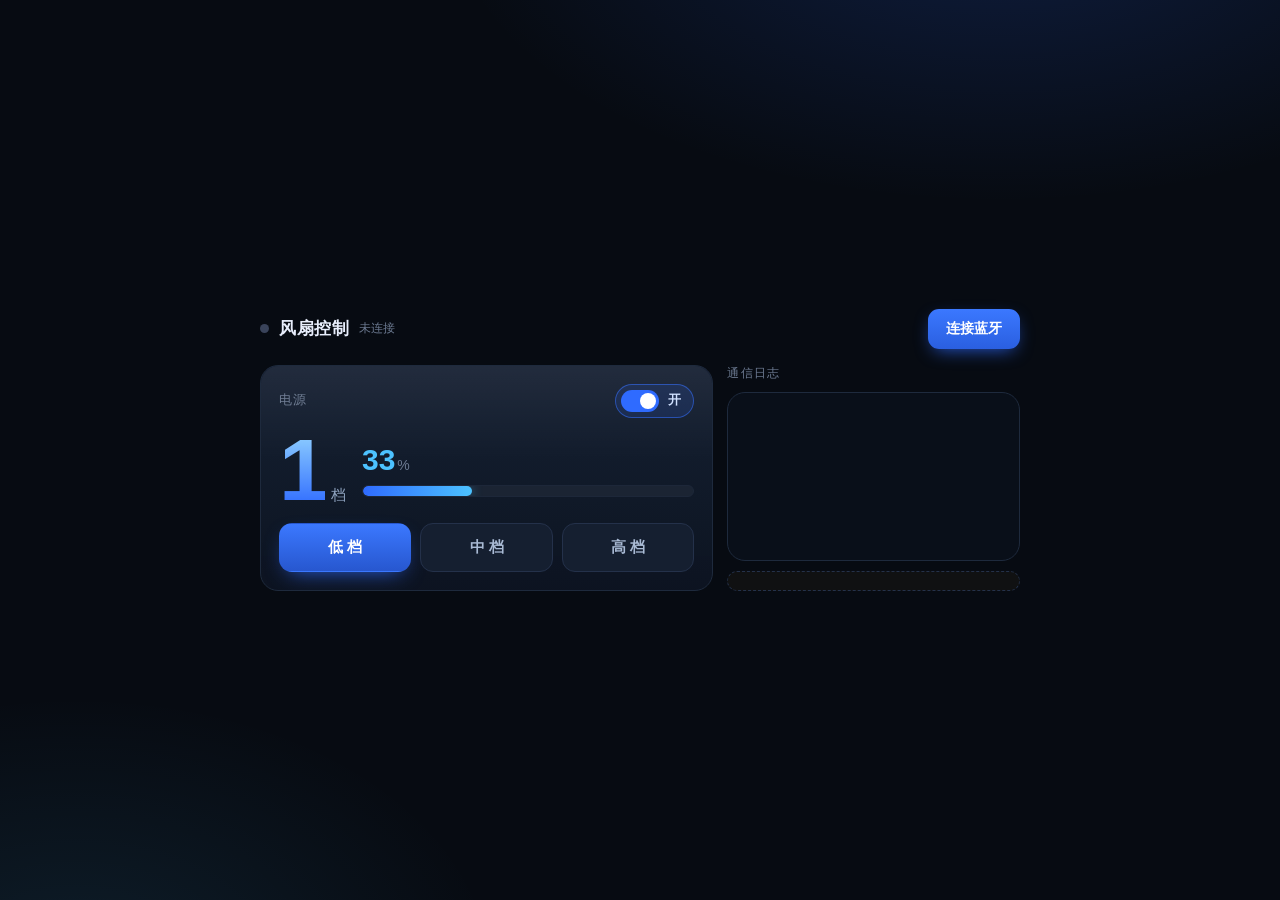
==== index.html @ 0fb1e16e "Add files via upload" ====
<!DOCTYPE html>
<html lang="zh-CN">
<head>
<meta charset="utf-8">
<meta name="viewport" content="width=device-width,initial-scale=1,viewport-fit=cover">
<title>风扇控制 · Web 蓝牙</title>
<script src="control.js" ></script>
<style>
  :root{
    --page:#070b12;
    --panel:#0f1726;
    --panel2:#131d2f;
    --line:#1e2a3d;
    --txt:#e8eefc;
    --dim:#6c7a91;
    --dim2:#8fa3bf;
    --accent:#2f6bff;
    --accent2:#4cc2ff;
    --ok:#35d07f;
    --warn:#ffb020;
    --err:#ff5a5f;
    --r:18px;
  }
  *{box-sizing:border-box;-webkit-tap-highlight-color:transparent}
  html,body{height:100%}
  body{
    margin:0;
    font-family:-apple-system,BlinkMacSystemFont,"Segoe UI","PingFang SC","Microsoft YaHei",sans-serif;
    background:
      radial-gradient(900px 500px at 78% -12%, rgba(47,107,255,.20), transparent 62%),
      radial-gradient(700px 460px at 6% 108%, rgba(76,194,255,.10), transparent 60%),
      var(--page);
    color:var(--txt);
    display:flex;align-items:center;justify-content:center;
    padding:22px 16px;
  }
  .app{width:100%;max-width:760px}

  /* ---------- 顶部 ---------- */
  header{display:flex;align-items:center;gap:12px;margin-bottom:16px;flex-wrap:wrap}
  .brand{display:flex;align-items:center;gap:10px;flex:1;min-width:220px}
  .dot{width:9px;height:9px;border-radius:50%;background:#39435a;transition:.25s;flex:none}
  .dot.on{background:var(--ok);box-shadow:0 0 0 4px rgba(53,208,127,.16),0 0 12px rgba(53,208,127,.7)}
  .dot.wait{background:var(--warn);animation:pulse 1s infinite}
  @keyframes pulse{50%{opacity:.35}}
  .brand h1{font-size:17px;margin:0;font-weight:600;letter-spacing:.5px}
  .brand .sub{font-size:12px;color:var(--dim);font-weight:400}

  .btn-conn{
    border:0;border-radius:11px;padding:11px 18px;font-size:13.5px;font-weight:600;
    color:#fff;background:linear-gradient(180deg,#3b78ff,#2a5fe0);cursor:pointer;
    box-shadow:0 6px 18px -6px rgba(47,107,255,.85);transition:.18s;
  }
  .btn-conn:hover{filter:brightness(1.07)}
  .btn-conn:active{transform:translateY(1px)}
  .btn-conn.ghost{background:transparent;border:1px solid var(--line);color:var(--dim2);box-shadow:none}
  .btn-conn:disabled{opacity:.5;cursor:default}

  /* ---------- 主面板 ---------- */
  main{display:grid;grid-template-columns:1.55fr 1fr;gap:14px}
  @media (max-width:680px){main{grid-template-columns:1fr}}

  .panel{
    background:linear-gradient(180deg,rgba(23,34,54,.92),rgba(13,20,33,.96));
    border:1px solid var(--line);border-radius:var(--r);
    padding:18px;position:relative;overflow:hidden;
  }
  .panel::before{
    content:"";position:absolute;inset:0;border-radius:var(--r);pointer-events:none;
    background:linear-gradient(180deg,rgba(255,255,255,.05),transparent 42%);
  }

  .pwr{display:flex;align-items:center;justify-content:space-between;margin-bottom:14px}
  .pwr span{font-size:12.5px;color:var(--dim);letter-spacing:1px}
  .switch{
    display:flex;align-items:center;gap:9px;padding:5px 12px 5px 5px;
    border-radius:999px;border:1px solid #26324a;background:#141d2c;cursor:pointer;
    color:var(--dim2);font-size:12.5px;font-weight:600;transition:.22s;
  }
  .switch i{
    width:38px;height:22px;border-radius:999px;background:#2a3550;position:relative;transition:.22s;flex:none;
  }
  .switch i::after{
    content:"";position:absolute;top:3px;left:3px;width:16px;height:16px;border-radius:50%;
    background:#8b9bb5;transition:.22s;
  }
  .switch[aria-pressed="true"]{background:rgba(47,107,255,.14);border-color:rgba(47,107,255,.55);color:#cfe0ff}
  .switch[aria-pressed="true"] i{background:var(--accent)}
  .switch[aria-pressed="true"] i::after{left:19px;background:#fff}
  .switch b{font-weight:600}

  .gauges{display:flex;align-items:flex-end;gap:16px}
  .lvl{display:flex;align-items:baseline;gap:6px;line-height:.86}
  .lvl #bigLvl{
    font-size:88px;font-weight:700;letter-spacing:-3px;
    background:linear-gradient(180deg,#8fd0ff,#2f6bff);
    -webkit-background-clip:text;background-clip:text;color:transparent;
    font-variant-numeric:tabular-nums;
  }
  .lvl em{font-style:normal;font-size:15px;color:var(--dim2)}
  .right{flex:1;padding-bottom:10px;min-width:0}
  .pct{display:flex;align-items:baseline;gap:2px;margin-bottom:10px}
  .pct #pct{font-size:30px;font-weight:600;color:var(--accent2);font-variant-numeric:tabular-nums;line-height:1}
  .pct small{font-size:14px;color:var(--dim)}

  .bar{height:12px;border-radius:999px;background:#1b2433;overflow:hidden;border:1px solid #1d2739}
  .fill{
    height:100%;width:33%;border-radius:999px;
    background:linear-gradient(90deg,#2f6bff,#4cc2ff);
    transition:width .28s cubic-bezier(.4,0,.2,1);
    box-shadow:0 0 12px rgba(76,194,255,.4);
  }

  .btns{display:grid;grid-template-columns:repeat(3,1fr);gap:9px;margin-top:16px}
  .btns button{
    padding:14px 0;border-radius:13px;cursor:pointer;font-size:14.5px;font-weight:600;
    color:#a9bad4;background:#151f30;border:1px solid #24314a;transition:.16s;
  }
  .btns button:hover{background:#1a2740;color:#dce8ff}
  .btns button:active{transform:translateY(1px)}
  .btns button.active{
    color:#fff;border-color:transparent;
    background:linear-gradient(180deg,#3b78ff,#2757cf);
    box-shadow:0 8px 22px -10px rgba(47,107,255,.95);
  }

  /* ---------- 侧栏日志 ---------- */
  .side{display:flex;flex-direction:column;gap:10px;min-height:0}
  .side h2{font-size:12px;color:var(--dim);margin:0;font-weight:500;letter-spacing:1.2px}
  .log{
    flex:1;min-height:150px;max-height:236px;overflow:auto;
    background:rgba(10,16,27,.75);border:1px solid var(--line);border-radius:var(--r);
    padding:11px 12px;font-family:ui-monospace,Menlo,Consolas,monospace;font-size:11.5px;line-height:1.75;
  }
  .log div{color:var(--dim2);word-break:break-all}
  .log .t{color:#4a5871;margin-right:6px}
  .log .tx{color:#7fb2ff}
  .log .rx{color:#69d69a}
  .log .er{color:var(--err)}
  .hint{
    font-size:11.5px;color:var(--dim);line-height:1.65;
    border:1px dashed #24314a;border-radius:12px;padding:9px 11px;background:rgba(255,176,32,.04);
  }
  .hint b{color:var(--warn);font-weight:600}
  .hint code{color:var(--accent2);font-size:11px}

  .off .panel{opacity:.55;filter:saturate(.6)}
  .off .btns button,.off .switch{pointer-events:none}

  .toast{
    position:fixed;left:50%;bottom:26px;transform:translate(-50%,16px);
    background:#1a2740;border:1px solid #2c3c58;color:#dbe7ff;
    padding:10px 16px;border-radius:11px;font-size:13px;opacity:0;pointer-events:none;transition:.25s;
    box-shadow:0 12px 30px -12px #000;z-index:9;max-width:86vw;text-align:center;
  }
  .toast.show{opacity:1;transform:translate(-50%,0)}
</style>
</head>
<body>
<div class="app" id="app">
  <header>
    <div class="brand">
      <span class="dot" id="dot"></span>
      <h1>风扇控制</h1>
      <span class="sub" id="devName">未连接</span>
    </div>
    <button class="btn-conn" id="connBtn">连接蓝牙</button>
  </header>

  <main>
    <section class="panel">
      <div class="pwr">
        <span>电源</span>
        <button class="switch" id="pwrBtn" aria-pressed="true"><i></i><b>开</b></button>
      </div>

      <div class="gauges">
        <div class="lvl"><span id="bigLvl">1</span><em>档</em></div>
        <div class="right">
          <div class="pct"><span id="pct">33</span><small>%</small></div>
          <div class="bar"><div class="fill" id="fill"></div></div>
        </div>
      </div>

      <div class="btns">
        <button data-lv="1" class="active">低 档</button>
        <button data-lv="2">中 档</button>
        <button data-lv="3">高 档</button>
      </div>
    </section>

    <aside class="side">
      <h2>通信日志</h2>
      <div class="log" id="log"></div>
      <div class="hint" id="hint"></div>
    </aside>
  </main>
</div>
<div class="toast" id="toast"></div>
</body>
</html>
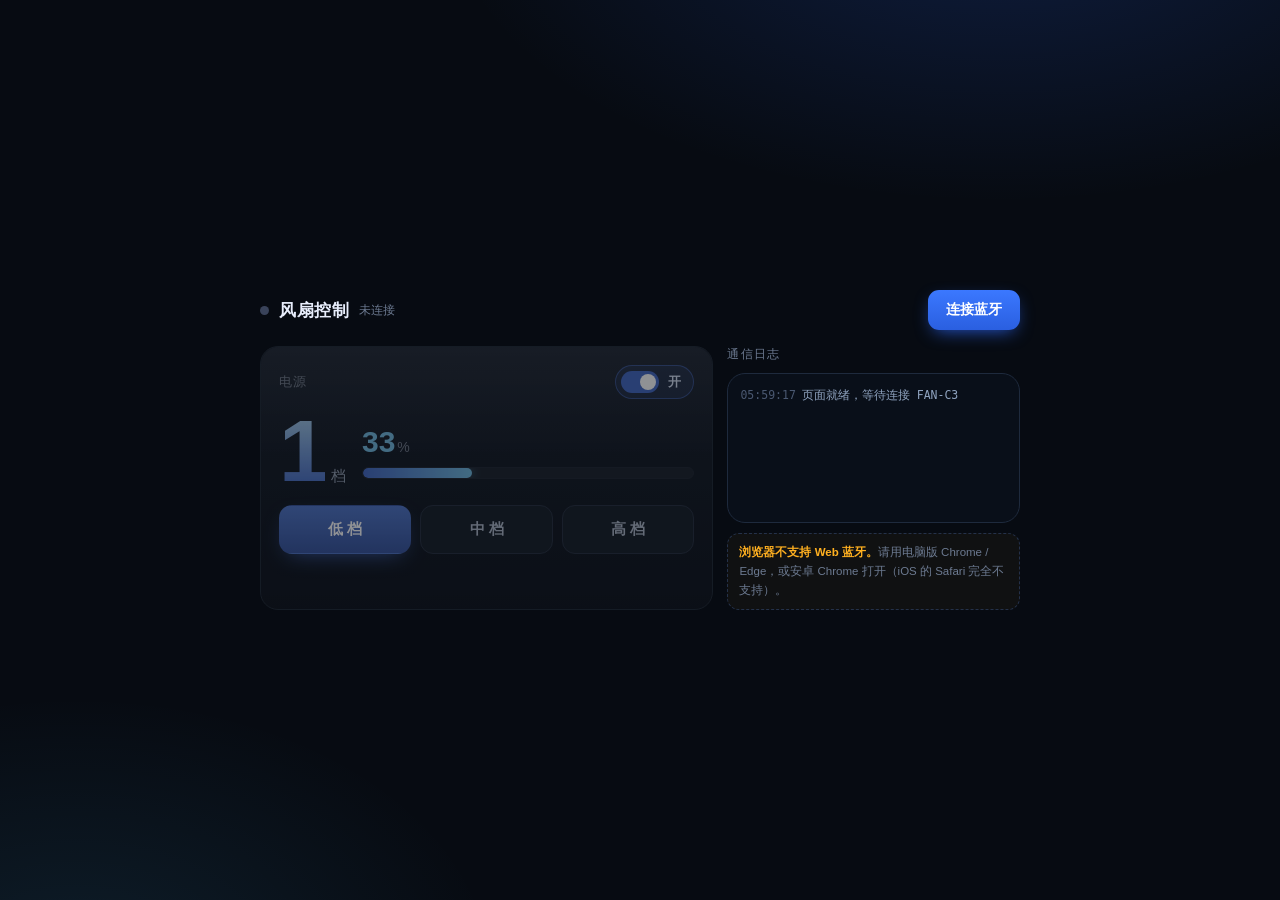
==== commit 402936e7: "Add files via upload" ====
--- a/index.html
+++ b/index.html
@@ -4,7 +4,7 @@
 <meta charset="utf-8">
 <meta name="viewport" content="width=device-width,initial-scale=1,viewport-fit=cover">
 <title>风扇控制 · Web 蓝牙</title>
-<script src="control.js" ></script>
+
 <style>
   :root{
     --page:#070b12;
@@ -197,5 +197,6 @@
   </main>
 </div>
 <div class="toast" id="toast"></div>
+<script src="control.js" defer></script>
 </body>
 </html>
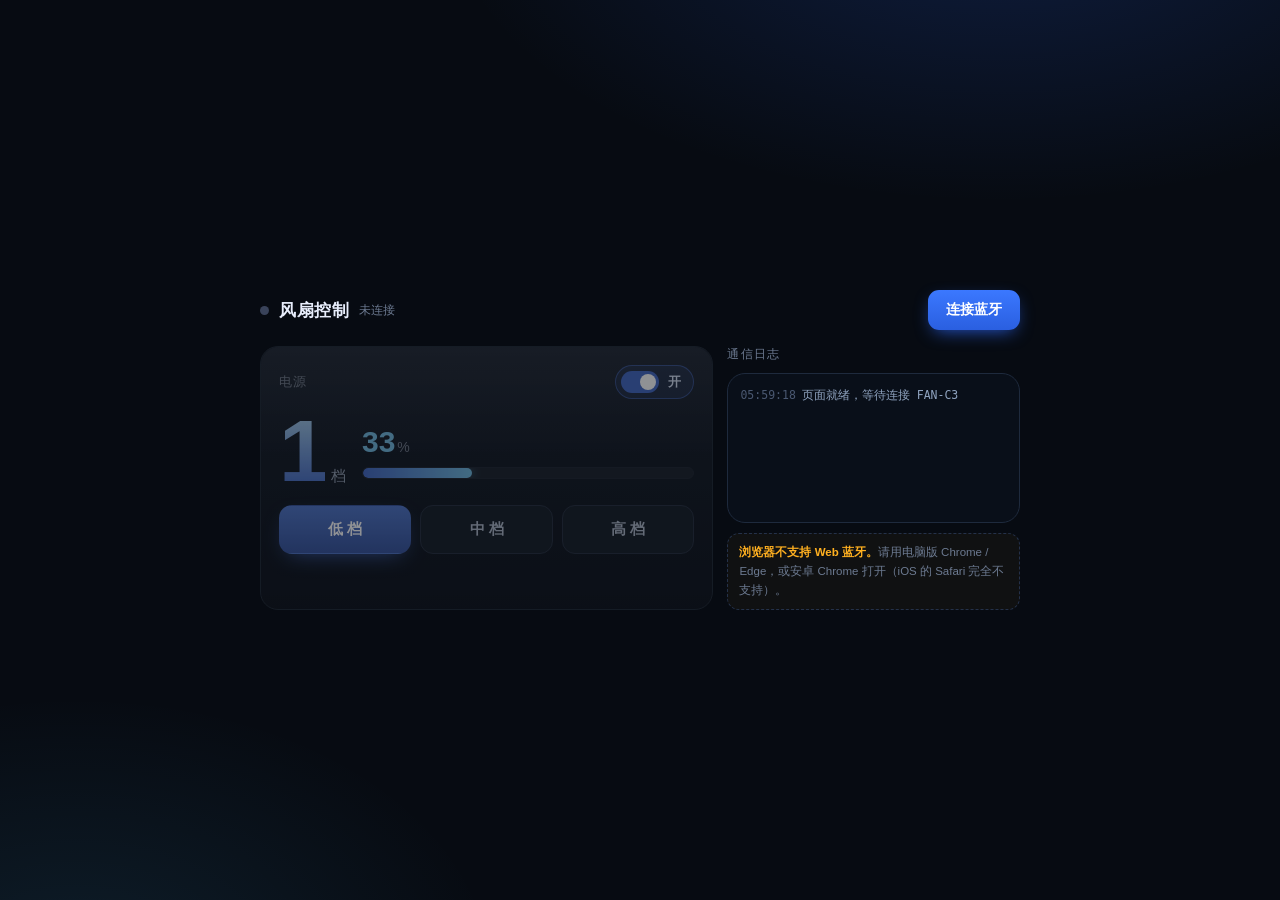
==== commit 9be41d55: "Add files via upload" ====
--- a/index.html
+++ b/index.html
@@ -1,202 +1,81 @@
-<!DOCTYPE html>
-<html lang="zh-CN">
-<head>
-<meta charset="utf-8">
-<meta name="viewport" content="width=device-width,initial-scale=1,viewport-fit=cover">
-<title>风扇控制 · Web 蓝牙</title>
-
-<style>
-  :root{
-    --page:#070b12;
-    --panel:#0f1726;
-    --panel2:#131d2f;
-    --line:#1e2a3d;
-    --txt:#e8eefc;
-    --dim:#6c7a91;
-    --dim2:#8fa3bf;
-    --accent:#2f6bff;
-    --accent2:#4cc2ff;
-    --ok:#35d07f;
-    --warn:#ffb020;
-    --err:#ff5a5f;
-    --r:18px;
-  }
-  *{box-sizing:border-box;-webkit-tap-highlight-color:transparent}
-  html,body{height:100%}
-  body{
-    margin:0;
-    font-family:-apple-system,BlinkMacSystemFont,"Segoe UI","PingFang SC","Microsoft YaHei",sans-serif;
-    background:
-      radial-gradient(900px 500px at 78% -12%, rgba(47,107,255,.20), transparent 62%),
-      radial-gradient(700px 460px at 6% 108%, rgba(76,194,255,.10), transparent 60%),
-      var(--page);
-    color:var(--txt);
-    display:flex;align-items:center;justify-content:center;
-    padding:22px 16px;
-  }
-  .app{width:100%;max-width:760px}
-
-  /* ---------- 顶部 ---------- */
-  header{display:flex;align-items:center;gap:12px;margin-bottom:16px;flex-wrap:wrap}
-  .brand{display:flex;align-items:center;gap:10px;flex:1;min-width:220px}
-  .dot{width:9px;height:9px;border-radius:50%;background:#39435a;transition:.25s;flex:none}
-  .dot.on{background:var(--ok);box-shadow:0 0 0 4px rgba(53,208,127,.16),0 0 12px rgba(53,208,127,.7)}
-  .dot.wait{background:var(--warn);animation:pulse 1s infinite}
-  @keyframes pulse{50%{opacity:.35}}
-  .brand h1{font-size:17px;margin:0;font-weight:600;letter-spacing:.5px}
-  .brand .sub{font-size:12px;color:var(--dim);font-weight:400}
-
-  .btn-conn{
-    border:0;border-radius:11px;padding:11px 18px;font-size:13.5px;font-weight:600;
-    color:#fff;background:linear-gradient(180deg,#3b78ff,#2a5fe0);cursor:pointer;
-    box-shadow:0 6px 18px -6px rgba(47,107,255,.85);transition:.18s;
-  }
-  .btn-conn:hover{filter:brightness(1.07)}
-  .btn-conn:active{transform:translateY(1px)}
-  .btn-conn.ghost{background:transparent;border:1px solid var(--line);color:var(--dim2);box-shadow:none}
-  .btn-conn:disabled{opacity:.5;cursor:default}
-
-  /* ---------- 主面板 ---------- */
-  main{display:grid;grid-template-columns:1.55fr 1fr;gap:14px}
-  @media (max-width:680px){main{grid-template-columns:1fr}}
-
-  .panel{
-    background:linear-gradient(180deg,rgba(23,34,54,.92),rgba(13,20,33,.96));
-    border:1px solid var(--line);border-radius:var(--r);
-    padding:18px;position:relative;overflow:hidden;
-  }
-  .panel::before{
-    content:"";position:absolute;inset:0;border-radius:var(--r);pointer-events:none;
-    background:linear-gradient(180deg,rgba(255,255,255,.05),transparent 42%);
-  }
-
-  .pwr{display:flex;align-items:center;justify-content:space-between;margin-bottom:14px}
-  .pwr span{font-size:12.5px;color:var(--dim);letter-spacing:1px}
-  .switch{
-    display:flex;align-items:center;gap:9px;padding:5px 12px 5px 5px;
-    border-radius:999px;border:1px solid #26324a;background:#141d2c;cursor:pointer;
-    color:var(--dim2);font-size:12.5px;font-weight:600;transition:.22s;
-  }
-  .switch i{
-    width:38px;height:22px;border-radius:999px;background:#2a3550;position:relative;transition:.22s;flex:none;
-  }
-  .switch i::after{
-    content:"";position:absolute;top:3px;left:3px;width:16px;height:16px;border-radius:50%;
-    background:#8b9bb5;transition:.22s;
-  }
-  .switch[aria-pressed="true"]{background:rgba(47,107,255,.14);border-color:rgba(47,107,255,.55);color:#cfe0ff}
-  .switch[aria-pressed="true"] i{background:var(--accent)}
-  .switch[aria-pressed="true"] i::after{left:19px;background:#fff}
-  .switch b{font-weight:600}
-
-  .gauges{display:flex;align-items:flex-end;gap:16px}
-  .lvl{display:flex;align-items:baseline;gap:6px;line-height:.86}
-  .lvl #bigLvl{
-    font-size:88px;font-weight:700;letter-spacing:-3px;
-    background:linear-gradient(180deg,#8fd0ff,#2f6bff);
-    -webkit-background-clip:text;background-clip:text;color:transparent;
-    font-variant-numeric:tabular-nums;
-  }
-  .lvl em{font-style:normal;font-size:15px;color:var(--dim2)}
-  .right{flex:1;padding-bottom:10px;min-width:0}
-  .pct{display:flex;align-items:baseline;gap:2px;margin-bottom:10px}
-  .pct #pct{font-size:30px;font-weight:600;color:var(--accent2);font-variant-numeric:tabular-nums;line-height:1}
-  .pct small{font-size:14px;color:var(--dim)}
-
-  .bar{height:12px;border-radius:999px;background:#1b2433;overflow:hidden;border:1px solid #1d2739}
-  .fill{
-    height:100%;width:33%;border-radius:999px;
-    background:linear-gradient(90deg,#2f6bff,#4cc2ff);
-    transition:width .28s cubic-bezier(.4,0,.2,1);
-    box-shadow:0 0 12px rgba(76,194,255,.4);
-  }
-
-  .btns{display:grid;grid-template-columns:repeat(3,1fr);gap:9px;margin-top:16px}
-  .btns button{
-    padding:14px 0;border-radius:13px;cursor:pointer;font-size:14.5px;font-weight:600;
-    color:#a9bad4;background:#151f30;border:1px solid #24314a;transition:.16s;
-  }
-  .btns button:hover{background:#1a2740;color:#dce8ff}
-  .btns button:active{transform:translateY(1px)}
-  .btns button.active{
-    color:#fff;border-color:transparent;
-    background:linear-gradient(180deg,#3b78ff,#2757cf);
-    box-shadow:0 8px 22px -10px rgba(47,107,255,.95);
-  }
-
-  /* ---------- 侧栏日志 ---------- */
-  .side{display:flex;flex-direction:column;gap:10px;min-height:0}
-  .side h2{font-size:12px;color:var(--dim);margin:0;font-weight:500;letter-spacing:1.2px}
-  .log{
-    flex:1;min-height:150px;max-height:236px;overflow:auto;
-    background:rgba(10,16,27,.75);border:1px solid var(--line);border-radius:var(--r);
-    padding:11px 12px;font-family:ui-monospace,Menlo,Consolas,monospace;font-size:11.5px;line-height:1.75;
-  }
-  .log div{color:var(--dim2);word-break:break-all}
-  .log .t{color:#4a5871;margin-right:6px}
-  .log .tx{color:#7fb2ff}
-  .log .rx{color:#69d69a}
-  .log .er{color:var(--err)}
-  .hint{
-    font-size:11.5px;color:var(--dim);line-height:1.65;
-    border:1px dashed #24314a;border-radius:12px;padding:9px 11px;background:rgba(255,176,32,.04);
-  }
-  .hint b{color:var(--warn);font-weight:600}
-  .hint code{color:var(--accent2);font-size:11px}
-
-  .off .panel{opacity:.55;filter:saturate(.6)}
-  .off .btns button,.off .switch{pointer-events:none}
-
-  .toast{
-    position:fixed;left:50%;bottom:26px;transform:translate(-50%,16px);
-    background:#1a2740;border:1px solid #2c3c58;color:#dbe7ff;
-    padding:10px 16px;border-radius:11px;font-size:13px;opacity:0;pointer-events:none;transition:.25s;
-    box-shadow:0 12px 30px -12px #000;z-index:9;max-width:86vw;text-align:center;
-  }
-  .toast.show{opacity:1;transform:translate(-50%,0)}
-</style>
-</head>
-<body>
-<div class="app" id="app">
-  <header>
-    <div class="brand">
-      <span class="dot" id="dot"></span>
-      <h1>风扇控制</h1>
-      <span class="sub" id="devName">未连接</span>
-    </div>
-    <button class="btn-conn" id="connBtn">连接蓝牙</button>
-  </header>
-
-  <main>
-    <section class="panel">
-      <div class="pwr">
-        <span>电源</span>
-        <button class="switch" id="pwrBtn" aria-pressed="true"><i></i><b>开</b></button>
-      </div>
-
-      <div class="gauges">
-        <div class="lvl"><span id="bigLvl">1</span><em>档</em></div>
-        <div class="right">
-          <div class="pct"><span id="pct">33</span><small>%</small></div>
-          <div class="bar"><div class="fill" id="fill"></div></div>
-        </div>
-      </div>
-
-      <div class="btns">
-        <button data-lv="1" class="active">低 档</button>
-        <button data-lv="2">中 档</button>
-        <button data-lv="3">高 档</button>
-      </div>
-    </section>
-
-    <aside class="side">
-      <h2>通信日志</h2>
-      <div class="log" id="log"></div>
-      <div class="hint" id="hint"></div>
-    </aside>
-  </main>
-</div>
-<div class="toast" id="toast"></div>
-<script src="control.js" defer></script>
-</body>
-</html>
+<!DOCTYPE html>
+<html lang="zh-CN">
+<head>
+<meta charset="utf-8">
+<meta name="viewport" content="width=device-width,initial-scale=1,viewport-fit=cover">
+<title>风扇控制 · Web 蓝牙</title>
+<link href="style.css" rel="stylesheet" />
+</head>
+<body>
+<div class="app" id="app">
+  <header>
+    <div class="brand">
+      <span class="dot" id="dot"></span>
+      <h1>风扇控制</h1>
+      <span class="sub" id="devName">未连接</span>
+    </div>
+    <button class="btn-conn ghost" id="switchBtn" style="display:none">换设备</button>
+    <button class="btn-conn" id="connBtn">连接蓝牙</button>
+  </header>
+
+  <main>
+    <section class="panel">
+      <div class="pwr">
+        <span>电源</span>
+        <button class="switch" id="pwrBtn" aria-pressed="true"><i></i><b>开</b></button>
+      </div>
+
+      <div class="gauges">
+        <div class="lvl"><span id="bigLvl">1</span><em>档</em></div>
+        <div class="right">
+          <div class="pct"><span id="pct">33</span><small>%</small></div>
+          <div class="bar"><div class="fill" id="fill"></div></div>
+        </div>
+      </div>
+
+      <div class="btns">
+        <button data-lv="1" class="active">低 档</button>
+        <button data-lv="2">中 档</button>
+        <button data-lv="3">高 档</button>
+      </div>
+    </section>
+
+    <aside class="side">
+      <h2>通信日志</h2>
+      <div class="log" id="log"></div>
+      <div class="hint" id="hint"></div>
+    </aside>
+  </main>
+</div>
+
+<!-- ================= 设备选择弹窗 ================= -->
+<div class="modal" id="modal" role="dialog" aria-modal="true" aria-labelledby="modalTitle">
+  <div class="backdrop" id="backdrop"></div>
+  <div class="sheet">
+    <div class="sheet-head">
+      <div>
+        <h3 id="modalTitle">选择蓝牙设备</h3>
+        <p>选一个设备连接。连接过的设备会记住，下次直接点即可。</p>
+      </div>
+      <button class="icon-btn" id="closeBtn" title="关闭">✕</button>
+    </div>
+
+    <div class="dev-list" id="devList"></div>
+
+    <div class="sheet-foot">
+      <label class="opt">
+        <input type="checkbox" id="onlyFan" checked>
+        只显示风扇设备（FAN-C3）
+      </label>
+      <button class="scan" id="scanBtn">扫描新设备</button>
+      <div class="note" id="modalNote">
+        浏览器出于隐私不允许网页自行枚举附近设备，点上方按钮会弹出系统扫描列表（可多选其一）。
+      </div>
+    </div>
+  </div>
+</div>
+
+<div class="toast" id="toast"></div>
+<script src="control.js"></script>
+</body>
+</html>
--- a/style.css
+++ b/style.css
@@ -0,0 +1,227 @@
+:root{
+    --page:#070b12;
+    --panel:#0f1726;
+    --panel2:#131d2f;
+    --line:#1e2a3d;
+    --txt:#e8eefc;
+    --dim:#6c7a91;
+    --dim2:#8fa3bf;
+    --accent:#2f6bff;
+    --accent2:#4cc2ff;
+    --ok:#35d07f;
+    --warn:#ffb020;
+    --err:#ff5a5f;
+    --r:18px;
+  }
+  *{box-sizing:border-box;-webkit-tap-highlight-color:transparent}
+  html,body{height:100%}
+  body{
+    margin:0;
+    font-family:-apple-system,BlinkMacSystemFont,"Segoe UI","PingFang SC","Microsoft YaHei",sans-serif;
+    background:
+      radial-gradient(900px 500px at 78% -12%, rgba(47,107,255,.20), transparent 62%),
+      radial-gradient(700px 460px at 6% 108%, rgba(76,194,255,.10), transparent 60%),
+      var(--page);
+    color:var(--txt);
+    display:flex;align-items:center;justify-content:center;
+    padding:22px 16px;
+  }
+  .app{width:100%;max-width:760px}
+
+  /* ---------- 顶部 ---------- */
+  header{display:flex;align-items:center;gap:12px;margin-bottom:16px;flex-wrap:wrap}
+  .brand{display:flex;align-items:center;gap:10px;flex:1;min-width:220px}
+  .dot{width:9px;height:9px;border-radius:50%;background:#39435a;transition:.25s;flex:none}
+  .dot.on{background:var(--ok);box-shadow:0 0 0 4px rgba(53,208,127,.16),0 0 12px rgba(53,208,127,.7)}
+  .dot.wait{background:var(--warn);animation:pulse 1s infinite}
+  @keyframes pulse{50%{opacity:.35}}
+  .brand h1{font-size:17px;margin:0;font-weight:600;letter-spacing:.5px}
+  .brand .sub{font-size:12px;color:var(--dim);font-weight:400}
+
+  .btn-conn{
+    border:0;border-radius:11px;padding:11px 18px;font-size:13.5px;font-weight:600;
+    color:#fff;background:linear-gradient(180deg,#3b78ff,#2a5fe0);cursor:pointer;
+    box-shadow:0 6px 18px -6px rgba(47,107,255,.85);transition:.18s;
+  }
+  .btn-conn:hover{filter:brightness(1.07)}
+  .btn-conn:active{transform:translateY(1px)}
+  .btn-conn.ghost{background:transparent;border:1px solid var(--line);color:var(--dim2);box-shadow:none}
+  .btn-conn.ghost:hover{border-color:#31425f;color:#cfe0ff}
+  .btn-conn:disabled{opacity:.5;cursor:default}
+
+  /* ---------- 主面板 ---------- */
+  main{display:grid;grid-template-columns:1.55fr 1fr;gap:14px}
+  @media (max-width:680px){main{grid-template-columns:1fr}}
+
+  .panel{
+    background:linear-gradient(180deg,rgba(23,34,54,.92),rgba(13,20,33,.96));
+    border:1px solid var(--line);border-radius:var(--r);
+    padding:18px;position:relative;overflow:hidden;
+  }
+  .panel::before{
+    content:"";position:absolute;inset:0;border-radius:var(--r);pointer-events:none;
+    background:linear-gradient(180deg,rgba(255,255,255,.05),transparent 42%);
+  }
+
+  .pwr{display:flex;align-items:center;justify-content:space-between;margin-bottom:14px}
+  .pwr span{font-size:12.5px;color:var(--dim);letter-spacing:1px}
+  .switch{
+    display:flex;align-items:center;gap:9px;padding:5px 12px 5px 5px;
+    border-radius:999px;border:1px solid #26324a;background:#141d2c;cursor:pointer;
+    color:var(--dim2);font-size:12.5px;font-weight:600;transition:.22s;
+  }
+  .switch i{
+    width:38px;height:22px;border-radius:999px;background:#2a3550;position:relative;transition:.22s;flex:none;
+  }
+  .switch i::after{
+    content:"";position:absolute;top:3px;left:3px;width:16px;height:16px;border-radius:50%;
+    background:#8b9bb5;transition:.22s;
+  }
+  .switch[aria-pressed="true"]{background:rgba(47,107,255,.14);border-color:rgba(47,107,255,.55);color:#cfe0ff}
+  .switch[aria-pressed="true"] i{background:var(--accent)}
+  .switch[aria-pressed="true"] i::after{left:19px;background:#fff}
+  .switch b{font-weight:600}
+
+  .gauges{display:flex;align-items:flex-end;gap:16px}
+  .lvl{display:flex;align-items:baseline;gap:6px;line-height:.86}
+  .lvl #bigLvl{
+    font-size:88px;font-weight:700;letter-spacing:-3px;
+    background:linear-gradient(180deg,#8fd0ff,#2f6bff);
+    -webkit-background-clip:text;background-clip:text;color:transparent;
+    font-variant-numeric:tabular-nums;
+  }
+  .lvl em{font-style:normal;font-size:15px;color:var(--dim2)}
+  .right{flex:1;padding-bottom:10px;min-width:0}
+  .pct{display:flex;align-items:baseline;gap:2px;margin-bottom:10px}
+  .pct #pct{font-size:30px;font-weight:600;color:var(--accent2);font-variant-numeric:tabular-nums;line-height:1}
+  .pct small{font-size:14px;color:var(--dim)}
+
+  .bar{height:12px;border-radius:999px;background:#1b2433;overflow:hidden;border:1px solid #1d2739}
+  .fill{
+    height:100%;width:33%;border-radius:999px;
+    background:linear-gradient(90deg,#2f6bff,#4cc2ff);
+    transition:width .28s cubic-bezier(.4,0,.2,1);
+    box-shadow:0 0 12px rgba(76,194,255,.4);
+  }
+
+  .btns{display:grid;grid-template-columns:repeat(3,1fr);gap:9px;margin-top:16px}
+  .btns button{
+    padding:14px 0;border-radius:13px;cursor:pointer;font-size:14.5px;font-weight:600;
+    color:#a9bad4;background:#151f30;border:1px solid #24314a;transition:.16s;
+  }
+  .btns button:hover{background:#1a2740;color:#dce8ff}
+  .btns button:active{transform:translateY(1px)}
+  .btns button.active{
+    color:#fff;border-color:transparent;
+    background:linear-gradient(180deg,#3b78ff,#2757cf);
+    box-shadow:0 8px 22px -10px rgba(47,107,255,.95);
+  }
+
+  /* ---------- 侧栏日志 ---------- */
+  .side{display:flex;flex-direction:column;gap:10px;min-height:0}
+  .side h2{font-size:12px;color:var(--dim);margin:0;font-weight:500;letter-spacing:1.2px}
+  .log{
+    flex:1;min-height:150px;max-height:236px;overflow:auto;
+    background:rgba(10,16,27,.75);border:1px solid var(--line);border-radius:var(--r);
+    padding:11px 12px;font-family:ui-monospace,Menlo,Consolas,monospace;font-size:11.5px;line-height:1.75;
+  }
+  .log div{color:var(--dim2);word-break:break-all}
+  .log .t{color:#4a5871;margin-right:6px}
+  .log .tx{color:#7fb2ff}
+  .log .rx{color:#69d69a}
+  .log .er{color:var(--err)}
+  .hint{
+    font-size:11.5px;color:var(--dim);line-height:1.65;
+    border:1px dashed #24314a;border-radius:12px;padding:9px 11px;background:rgba(255,176,32,.04);
+  }
+  .hint b{color:var(--warn);font-weight:600}
+  .hint code{color:var(--accent2);font-size:11px}
+
+  .off .panel{opacity:.55;filter:saturate(.6)}
+  .off .btns button,.off .switch{pointer-events:none}
+
+  .toast{
+    position:fixed;left:50%;bottom:26px;transform:translate(-50%,16px);
+    background:#1a2740;border:1px solid #2c3c58;color:#dbe7ff;
+    padding:10px 16px;border-radius:11px;font-size:13px;opacity:0;pointer-events:none;transition:.25s;
+    box-shadow:0 12px 30px -12px #000;z-index:40;max-width:86vw;text-align:center;
+  }
+  .toast.show{opacity:1;transform:translate(-50%,0)}
+
+  /* ================= 设备选择弹窗 ================= */
+  .modal{
+    position:fixed;inset:0;z-index:30;display:none;align-items:center;justify-content:center;
+    padding:18px;
+  }
+  .modal.show{display:flex}
+  .backdrop{
+    position:absolute;inset:0;background:rgba(3,6,12,.74);
+    backdrop-filter:blur(7px);-webkit-backdrop-filter:blur(7px);
+  }
+  .sheet{
+    position:relative;width:min(440px,100%);max-height:min(600px,88vh);
+    display:flex;flex-direction:column;overflow:hidden;
+    background:linear-gradient(180deg,#131d2f,#0c1420);
+    border:1px solid #24314a;border-radius:22px;
+    box-shadow:0 30px 80px -30px #000,0 0 0 1px rgba(255,255,255,.03) inset;
+    animation:pop .2s cubic-bezier(.2,.9,.3,1.1);
+  }
+  @keyframes pop{from{opacity:0;transform:translateY(14px) scale(.97)}to{opacity:1;transform:none}}
+  .sheet-head{padding:18px 18px 12px;display:flex;align-items:flex-start;gap:12px}
+  .sheet-head h3{margin:0;font-size:16px;font-weight:600}
+  .sheet-head p{margin:5px 0 0;font-size:11.5px;color:var(--dim);line-height:1.6}
+  .icon-btn{
+    margin-left:auto;flex:none;width:30px;height:30px;border-radius:9px;border:1px solid var(--line);
+    background:#141d2c;color:var(--dim2);cursor:pointer;font-size:15px;line-height:1;
+    display:flex;align-items:center;justify-content:center;transition:.16s;
+  }
+  .icon-btn:hover{color:#fff;border-color:#33455f}
+
+  .dev-list{padding:0 12px 6px;overflow:auto;min-height:96px;flex:1}
+  .dev{
+    width:100%;display:flex;align-items:center;gap:12px;text-align:left;
+    padding:12px;margin-bottom:8px;border-radius:14px;cursor:pointer;
+    background:#121b2a;border:1px solid #1d2a3e;color:inherit;font-family:inherit;transition:.16s;
+  }
+  .dev:hover{background:#172235;border-color:#2b3c58;transform:translateY(-1px)}
+  .dev.cur{background:rgba(47,107,255,.12);border-color:rgba(47,107,255,.5)}
+  .dev .av{
+    width:38px;height:38px;border-radius:11px;flex:none;
+    display:flex;align-items:center;justify-content:center;
+    background:linear-gradient(180deg,#2b3b56,#1a2536);color:#9fc4ff;
+    font-size:11px;font-weight:700;letter-spacing:.5px;
+  }
+  .dev.cur .av{background:linear-gradient(180deg,#3b78ff,#2757cf);color:#fff}
+  .dev .info{display:block;min-width:0;flex:1}
+  .dev .nm{display:block;font-size:13.5px;font-weight:600;white-space:nowrap;overflow:hidden;text-overflow:ellipsis}
+  .dev .meta{display:block;font-size:11px;color:var(--dim);margin-top:3px;white-space:nowrap;overflow:hidden;text-overflow:ellipsis}
+  .dev .right-side{display:flex;align-items:center;gap:9px;flex:none}
+  .sig{display:flex;align-items:flex-end;gap:2px;height:12px}
+  .sig i{width:3px;border-radius:1px;background:#26324a}
+  .sig i:nth-child(1){height:4px}
+  .sig i:nth-child(2){height:6px}
+  .sig i:nth-child(3){height:9px}
+  .sig i:nth-child(4){height:12px}
+  .sig i.on{background:var(--ok)}
+  .dev .tag{
+    font-size:10.5px;padding:3px 8px;border-radius:999px;white-space:nowrap;
+    background:rgba(53,208,127,.14);color:#6fe0a2;border:1px solid rgba(53,208,127,.35);
+  }
+  .dev .tag.off{background:#151f30;color:var(--dim);border-color:#24314a}
+  .empty{padding:22px 14px 26px;text-align:center;color:var(--dim);font-size:12px;line-height:1.8}
+  .empty b{color:var(--dim2);font-weight:600}
+  .empty .big{font-size:13px;color:#b9c9e0;margin-bottom:4px}
+
+  .sheet-foot{padding:12px 16px 16px;border-top:1px solid #1a2436;background:rgba(9,14,23,.5)}
+  .opt{display:flex;align-items:center;gap:9px;font-size:12px;color:var(--dim2);margin-bottom:12px;cursor:pointer;user-select:none}
+  .opt input{width:15px;height:15px;accent-color:var(--accent);cursor:pointer}
+  .scan{
+    width:100%;padding:13px 0;border:0;border-radius:13px;cursor:pointer;
+    font-size:14px;font-weight:600;color:#fff;
+    background:linear-gradient(180deg,#3b78ff,#2a5fe0);
+    box-shadow:0 10px 24px -12px rgba(47,107,255,.95);transition:.16s;
+  }
+  .scan:hover{filter:brightness(1.07)}
+  .scan:active{transform:translateY(1px)}
+  .scan:disabled{opacity:.55;cursor:default}
+  .note{margin:11px 2px 0;font-size:10.5px;color:#5b6a82;line-height:1.65}
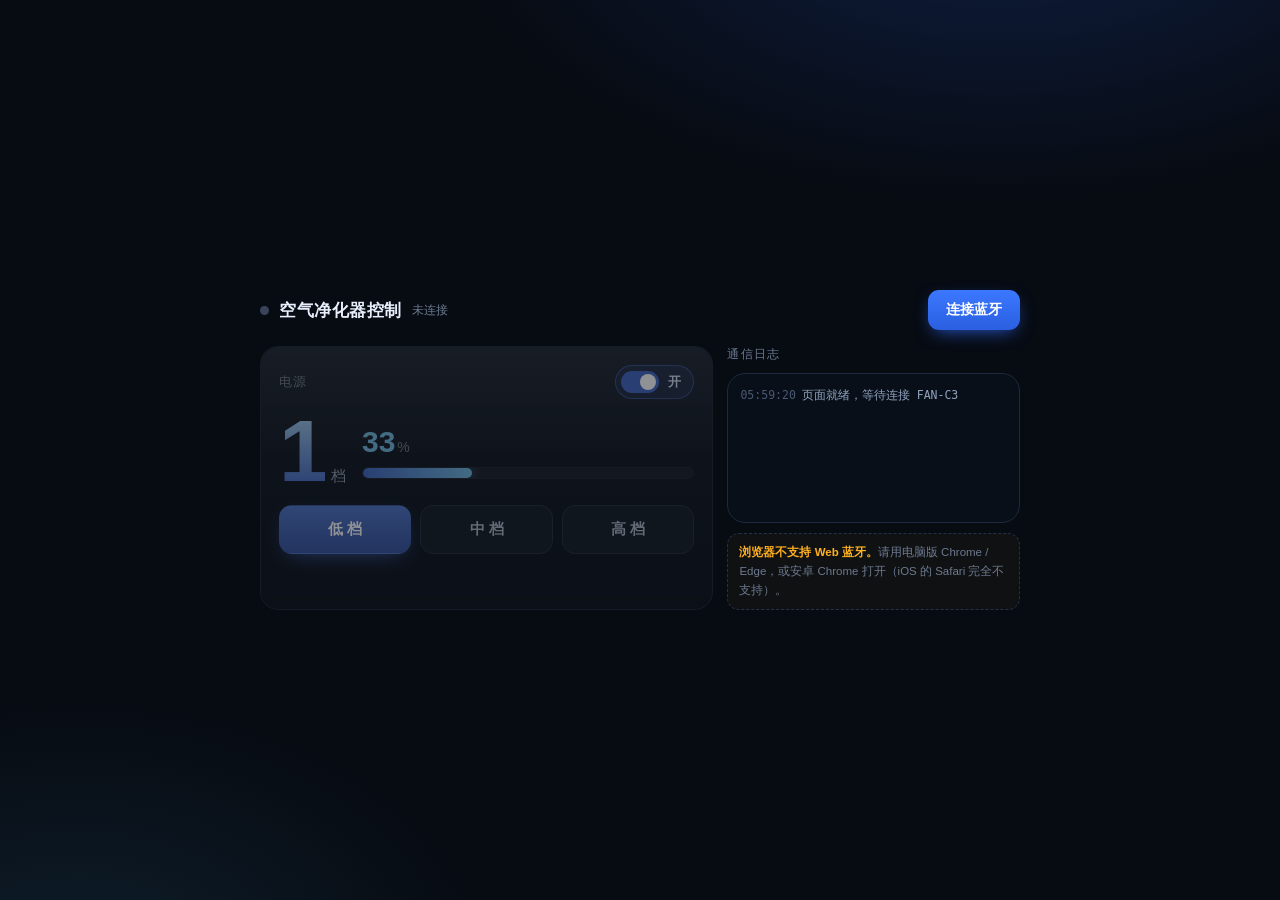
==== commit f730a386: "Add files via upload" ====
--- a/index.html
+++ b/index.html
@@ -3,7 +3,7 @@
 <head>
 <meta charset="utf-8">
 <meta name="viewport" content="width=device-width,initial-scale=1,viewport-fit=cover">
-<title>风扇控制 · Web 蓝牙</title>
+<title>空气净化器控制 · Web 蓝牙</title>
 <link href="style.css" rel="stylesheet" />
 </head>
 <body>
@@ -11,7 +11,7 @@
   <header>
     <div class="brand">
       <span class="dot" id="dot"></span>
-      <h1>风扇控制</h1>
+      <h1>空气净化器控制</h1>
       <span class="sub" id="devName">未连接</span>
     </div>
     <button class="btn-conn ghost" id="switchBtn" style="display:none">换设备</button>
@@ -62,15 +62,11 @@
 
     <div class="dev-list" id="devList"></div>
 
-    <div class="sheet-foot">
-      <label class="opt">
-        <input type="checkbox" id="onlyFan" checked>
-        只显示风扇设备（FAN-C3）
-      </label>
+    <div class="sheet-foot">     
       <button class="scan" id="scanBtn">扫描新设备</button>
-      <div class="note" id="modalNote">
-        浏览器出于隐私不允许网页自行枚举附近设备，点上方按钮会弹出系统扫描列表（可多选其一）。
-      </div>
+      <!-- <div class="note" id="modalNote"> -->
+        <!-- 浏览器出于隐私不允许网页自行枚举附近设备，点上方按钮会弹出系统扫描列表（可多选其一）。 -->
+      <!-- </div> -->
     </div>
   </div>
 </div>
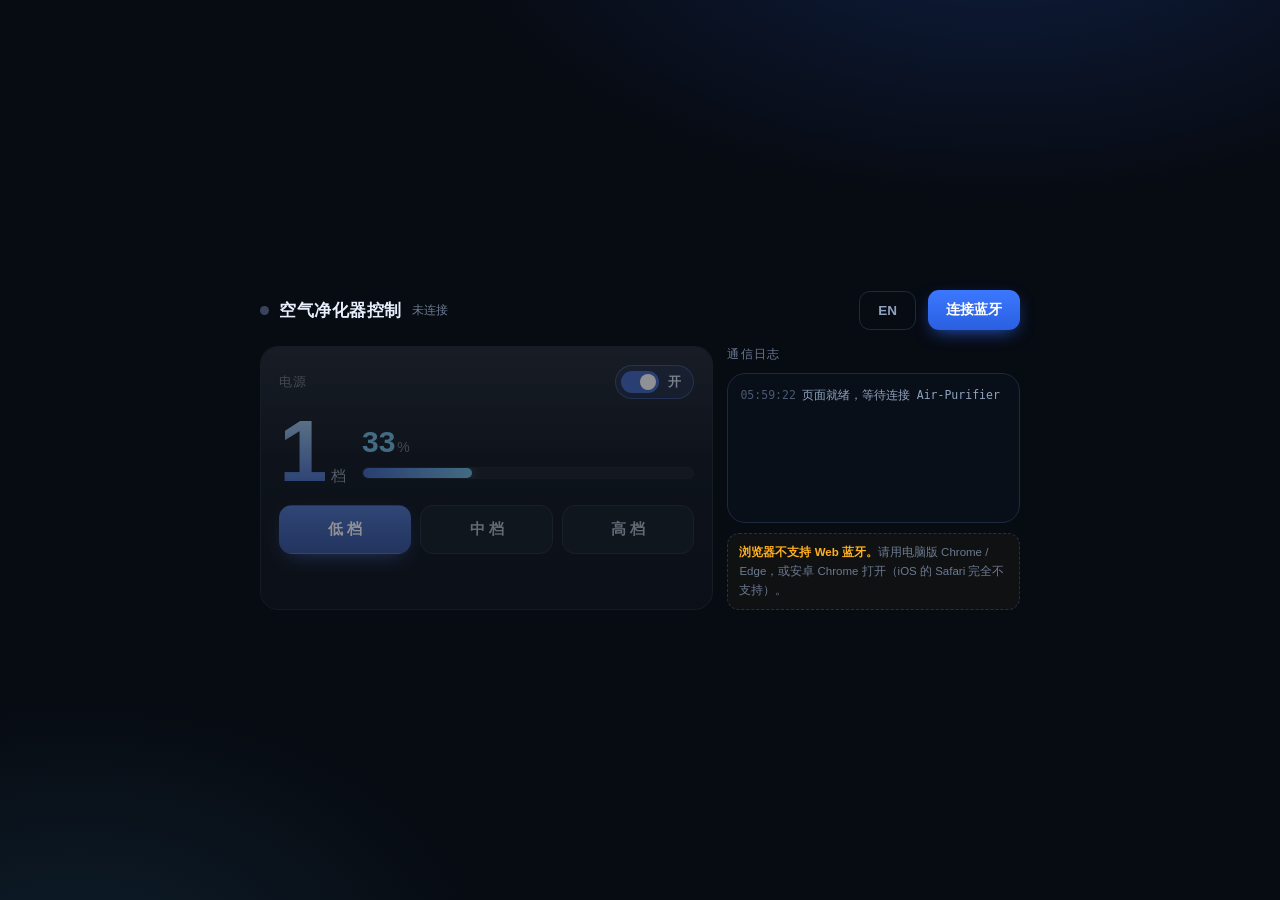
==== commit fb259cf7: "Add files via upload" ====
--- a/index.html
+++ b/index.html
@@ -3,7 +3,7 @@
 <head>
 <meta charset="utf-8">
 <meta name="viewport" content="width=device-width,initial-scale=1,viewport-fit=cover">
-<title>空气净化器控制 · Web 蓝牙</title>
+<title data-i18n="title">空气净化器控制 · Web 蓝牙</title>
 <link href="style.css" rel="stylesheet" />
 </head>
 <body>
@@ -11,22 +11,23 @@
   <header>
     <div class="brand">
       <span class="dot" id="dot"></span>
-      <h1>空气净化器控制</h1>
-      <span class="sub" id="devName">未连接</span>
+      <h1 data-i18n="appTitle">空气净化器控制</h1>
+      <span class="sub" id="devName" data-i18n="notConnected">未连接</span>
     </div>
-    <button class="btn-conn ghost" id="switchBtn" style="display:none">换设备</button>
-    <button class="btn-conn" id="connBtn">连接蓝牙</button>
+    <button class="btn-conn ghost" id="langBtn">EN</button>
+    <button class="btn-conn ghost" id="switchBtn" style="display:none" data-i18n="switchDevice">换设备</button>
+    <button class="btn-conn" id="connBtn" data-i18n="connect">连接蓝牙</button>
   </header>
 
   <main>
     <section class="panel">
       <div class="pwr">
-        <span>电源</span>
+        <span data-i18n="power">电源</span>
         <button class="switch" id="pwrBtn" aria-pressed="true"><i></i><b>开</b></button>
       </div>
 
       <div class="gauges">
-        <div class="lvl"><span id="bigLvl">1</span><em>档</em></div>
+        <div class="lvl"><span id="bigLvl">1</span><em data-i18n="levelUnit">档</em></div>
         <div class="right">
           <div class="pct"><span id="pct">33</span><small>%</small></div>
           <div class="bar"><div class="fill" id="fill"></div></div>
@@ -34,14 +35,14 @@
       </div>
 
       <div class="btns">
-        <button data-lv="1" class="active">低 档</button>
-        <button data-lv="2">中 档</button>
-        <button data-lv="3">高 档</button>
+        <button data-lv="1" class="active" data-i18n="lvLow">低 档</button>
+        <button data-lv="2" data-i18n="lvMid">中 档</button>
+        <button data-lv="3" data-i18n="lvHigh">高 档</button>
       </div>
     </section>
 
     <aside class="side">
-      <h2>通信日志</h2>
+      <h2 data-i18n="logTitle">通信日志</h2>
       <div class="log" id="log"></div>
       <div class="hint" id="hint"></div>
     </aside>
@@ -54,16 +55,16 @@
   <div class="sheet">
     <div class="sheet-head">
       <div>
-        <h3 id="modalTitle">选择蓝牙设备</h3>
-        <p>选一个设备连接。连接过的设备会记住，下次直接点即可。</p>
+        <h3 id="modalTitle" data-i18n="modalTitle">选择蓝牙设备</h3>
+        <p data-i18n="modalDesc">选一个设备连接。连接过的设备会记住，下次直接点即可。</p>
       </div>
-      <button class="icon-btn" id="closeBtn" title="关闭">✕</button>
+      <button class="icon-btn" id="closeBtn" data-i18n-title="close" title="关闭">✕</button>
     </div>
 
     <div class="dev-list" id="devList"></div>
 
     <div class="sheet-foot">     
-      <button class="scan" id="scanBtn">扫描新设备</button>
+      <button class="scan" id="scanBtn" data-i18n="scanNew">扫描新设备</button>
       <!-- <div class="note" id="modalNote"> -->
         <!-- 浏览器出于隐私不允许网页自行枚举附近设备，点上方按钮会弹出系统扫描列表（可多选其一）。 -->
       <!-- </div> -->
@@ -72,6 +73,8 @@
 </div>
 
 <div class="toast" id="toast"></div>
+<script src="i18n.js"></script>
 <script src="control.js"></script>
+
 </body>
 </html>
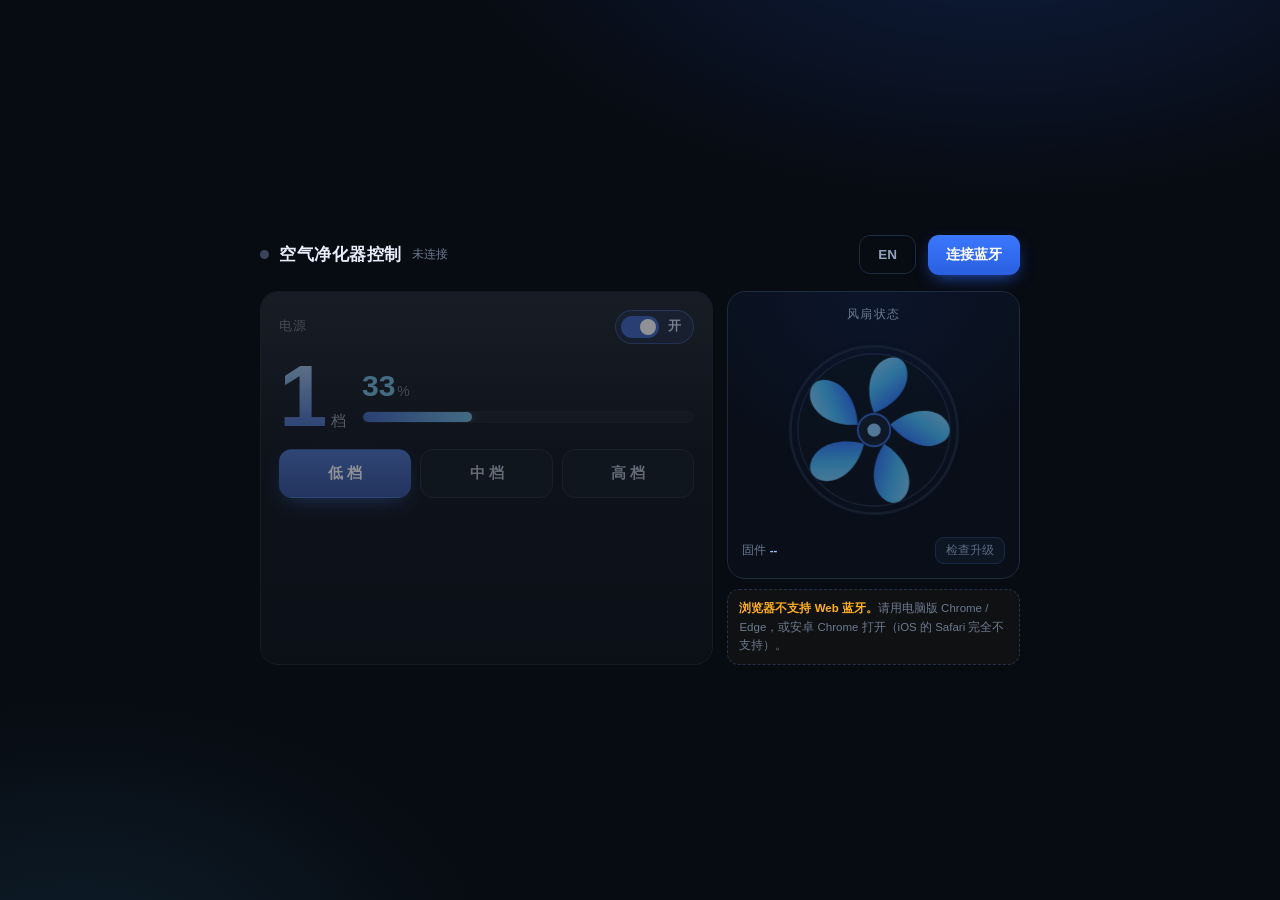
==== commit 001aa613: "Add files via upload" ====
--- a/index.html
+++ b/index.html
@@ -42,8 +42,46 @@
     </section>
 
     <aside class="side">
-      <h2 data-i18n="logTitle">通信日志</h2>
-      <div class="log" id="log"></div>
+      <div class="fan-card">
+        <h2 data-i18n="fanTitle">风扇状态</h2>
+        <div class="fan paused" id="fan">
+          <svg viewBox="0 0 200 200" aria-hidden="true">
+            <defs>
+              <linearGradient id="bladeGrad" x1="0" y1="0" x2="0.55" y2="1">
+                <stop offset="0" stop-color="#9fdcff"/>
+                <stop offset="0.5" stop-color="#4cc2ff"/>
+                <stop offset="1" stop-color="#2f6bff"/>
+              </linearGradient>
+              <radialGradient id="fanGlow" cx="0.5" cy="0.5" r="0.5">
+                <stop offset="0" stop-color="#3b78ff" stop-opacity=".30"/>
+                <stop offset="1" stop-color="#3b78ff" stop-opacity="0"/>
+              </radialGradient>
+            </defs>
+
+            <circle cx="100" cy="100" r="96" fill="url(#fanGlow)"/>
+            <circle cx="100" cy="100" r="88" fill="none" stroke="#1e2a3d" stroke-width="3"/>
+            <circle cx="100" cy="100" r="80" fill="#0c1420"/>
+            <circle cx="100" cy="100" r="80" fill="none" stroke="#24314a" stroke-width="1.5"/>
+
+            <g class="blades">
+              <g transform="translate(100 100)">
+                <path transform="rotate(0)"   fill="url(#bladeGrad)" d="M0 -18 C 22 -26 40 -46 34 -66 C 30 -80 12 -80 2 -66 C -8 -52 -6 -32 0 -18 Z"/>
+                <path transform="rotate(72)"  fill="url(#bladeGrad)" d="M0 -18 C 22 -26 40 -46 34 -66 C 30 -80 12 -80 2 -66 C -8 -52 -6 -32 0 -18 Z"/>
+                <path transform="rotate(144)" fill="url(#bladeGrad)" d="M0 -18 C 22 -26 40 -46 34 -66 C 30 -80 12 -80 2 -66 C -8 -52 -6 -32 0 -18 Z"/>
+                <path transform="rotate(216)" fill="url(#bladeGrad)" d="M0 -18 C 22 -26 40 -46 34 -66 C 30 -80 12 -80 2 -66 C -8 -52 -6 -32 0 -18 Z"/>
+                <path transform="rotate(288)" fill="url(#bladeGrad)" d="M0 -18 C 22 -26 40 -46 34 -66 C 30 -80 12 -80 2 -66 C -8 -52 -6 -32 0 -18 Z"/>
+              </g>
+            </g>
+
+            <circle cx="100" cy="100" r="17" fill="#141f31" stroke="#3b6bd4" stroke-width="2"/>
+            <circle cx="100" cy="100" r="7" fill="#8fd0ff"/>
+          </svg>
+        </div>
+        <div class="fw-row">
+          <span class="fw-ver"><span data-i18n="fwLabel">固件</span>&nbsp;<b id="fwVer">--</b></span>
+          <button class="fw-btn" id="otaBtn" data-i18n="otaCheck" disabled>检查升级</button>
+        </div>
+      </div>
       <div class="hint" id="hint"></div>
     </aside>
   </main>
--- a/style.css
+++ b/style.css
@@ -117,19 +117,41 @@
     box-shadow:0 8px 22px -10px rgba(47,107,255,.95);
   }
 
-  /* ---------- 侧栏日志 ---------- */
+  /* ---------- 侧栏：风扇动画 ---------- */
   .side{display:flex;flex-direction:column;gap:10px;min-height:0}
   .side h2{font-size:12px;color:var(--dim);margin:0;font-weight:500;letter-spacing:1.2px}
-  .log{
-    flex:1;min-height:150px;max-height:236px;overflow:auto;
-    background:rgba(10,16,27,.75);border:1px solid var(--line);border-radius:var(--r);
-    padding:11px 12px;font-family:ui-monospace,Menlo,Consolas,monospace;font-size:11.5px;line-height:1.75;
-  }
-  .log div{color:var(--dim2);word-break:break-all}
-  .log .t{color:#4a5871;margin-right:6px}
-  .log .tx{color:#7fb2ff}
-  .log .rx{color:#69d69a}
-  .log .er{color:var(--err)}
+  .fan-card{
+    flex:1;min-height:196px;display:flex;flex-direction:column;align-items:center;justify-content:center;gap:12px;
+    background:radial-gradient(120% 100% at 50% 0%,rgba(47,107,255,.10),rgba(10,16,27,.78) 62%);
+    border:1px solid var(--line);border-radius:var(--r);padding:14px;
+    transition:opacity .25s;
+  }
+  .fan{width:min(190px,78%);aspect-ratio:1/1;position:relative}
+  .fan svg{width:100%;height:100%;display:block}
+  /* 旋转的是 .blades 这一组扇叶，圆心固定在 SVG 的 (100,100) */
+  .fan .blades{
+    transform-box:view-box;transform-origin:100px 100px;
+    animation:fan-spin var(--spin,1.8s) linear infinite;
+    will-change:transform;
+  }
+  .fan.paused .blades{animation-play-state:paused}
+  .fan.paused{opacity:.55}          /* 关机时整体变暗 */
+  @keyframes fan-spin{from{transform:rotate(0deg)}to{transform:rotate(360deg)}}
+  @media (prefers-reduced-motion:reduce){.fan .blades{animation:none}}
+
+  /* ---------- 固件版本 / OTA ---------- */
+  .fw-row{display:flex;align-items:center;justify-content:space-between;gap:8px;width:100%}
+  .fw-ver{font-size:11.5px;color:var(--dim);white-space:nowrap}
+  .fw-ver b{color:#9fc4ff;font-weight:600;font-variant-numeric:tabular-nums}
+  .fw-btn{
+    font-size:11.5px;padding:5px 10px;border-radius:9px;cursor:pointer;
+    color:#bcd6ff;background:rgba(76,194,255,.10);border:1px solid #2a4a7d;
+    transition:opacity .2s,background .2s;white-space:nowrap;
+  }
+  .fw-btn:hover:not(:disabled){background:rgba(76,194,255,.22)}
+  .fw-btn:disabled{opacity:.45;cursor:not-allowed}
+  .fw-btn.busy{color:var(--warn);border-color:#5a4a2a;background:rgba(255,176,32,.08)}
+
   .hint{
     font-size:11.5px;color:var(--dim);line-height:1.65;
     border:1px dashed #24314a;border-radius:12px;padding:9px 11px;background:rgba(255,176,32,.04);
